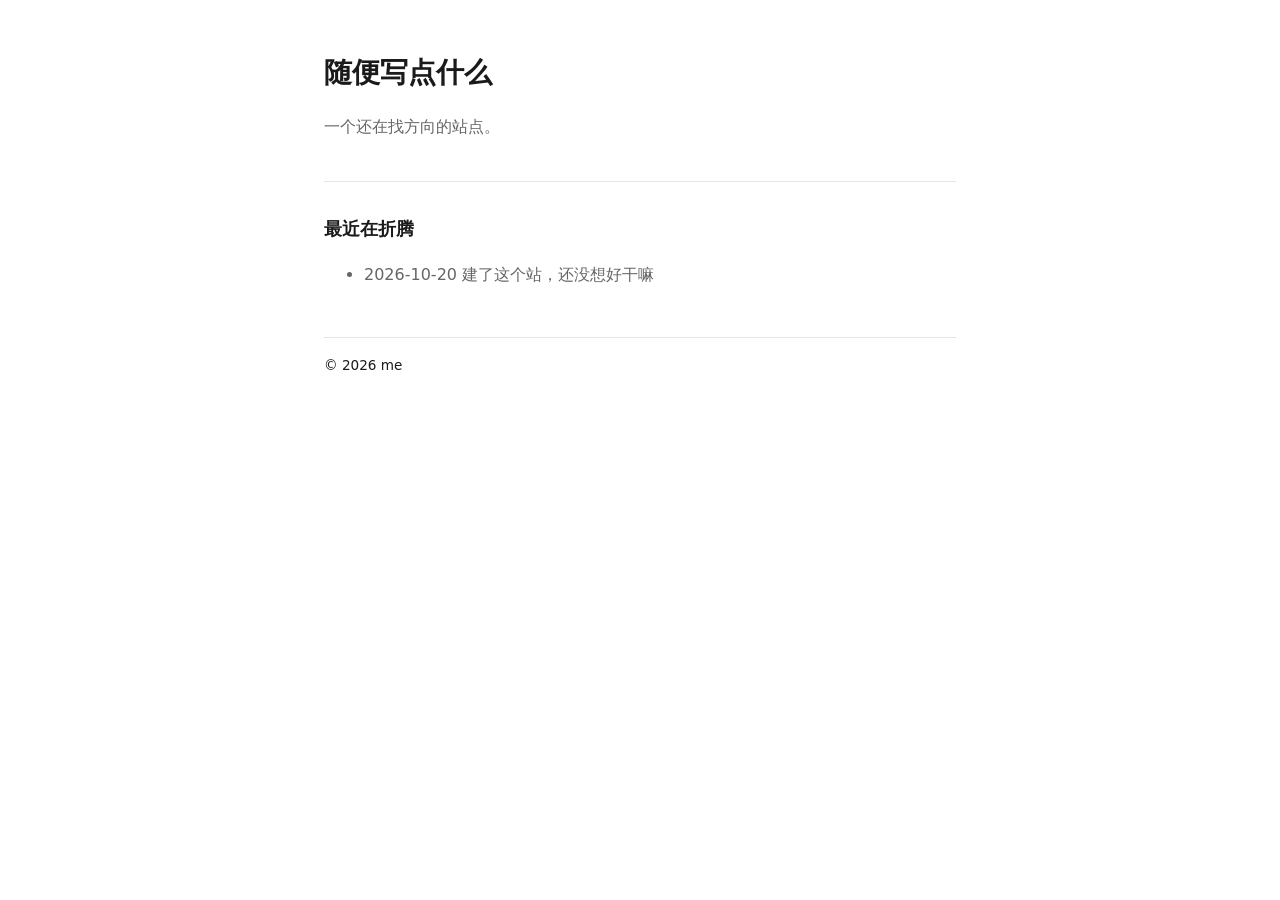
==== index.html @ d15b4179 "init: 最小站点" ====
<!DOCTYPE html>
<html lang="zh-CN">
<head>
  <meta charset="UTF-8">
  <meta name="viewport" content="width=device-width, initial-scale=1">
  <title>我的站</title>
  <link rel="stylesheet" href="style.css">
</head>
<body>
  <header>
    <h1>随便写点什么</h1>
    <p>一个还在找方向的站点。</p>
  </header>

  <main>
    <section>
      <h2>最近在折腾</h2>
      <ul>
        <li>2026-10-20 建了这个站，还没想好干嘛</li>
      </ul>
    </section>
  </main>

  <footer>© 2026 me</footer>
</body>
</html>
---- style.css ----
:root { --fg:#1a1a1a; --bg:#fff; --muted:#666; --line:#e5e5e5; }
@media (prefers-color-scheme: dark) {
  :root { --fg:#e8e8e8; --bg:#111; --muted:#999; --line:#2a2a2a; }
}

* { box-sizing: border-box; }

body {
  margin: 0 auto;
  padding: 3rem 1.25rem;
  max-width: 42rem;
  background: var(--bg);
  color: var(--fg);
  line-height: 1.75;
  font-family: -apple-system, "Segoe UI", "Microsoft YaHei", system-ui, sans-serif;
}

h1 { font-size: 1.75rem; margin: 0 0 .5rem; }
h2 { font-size: 1.1rem; margin: 0 0 .75rem; }
p, li { color: var(--muted); }
header { border-bottom: 1px solid var(--line); padding-bottom: 1.5rem; margin-bottom: 2rem; }
footer { border-top: 1px solid var(--line); padding-top: 1rem; margin-top: 3rem; font-size: .85rem; }
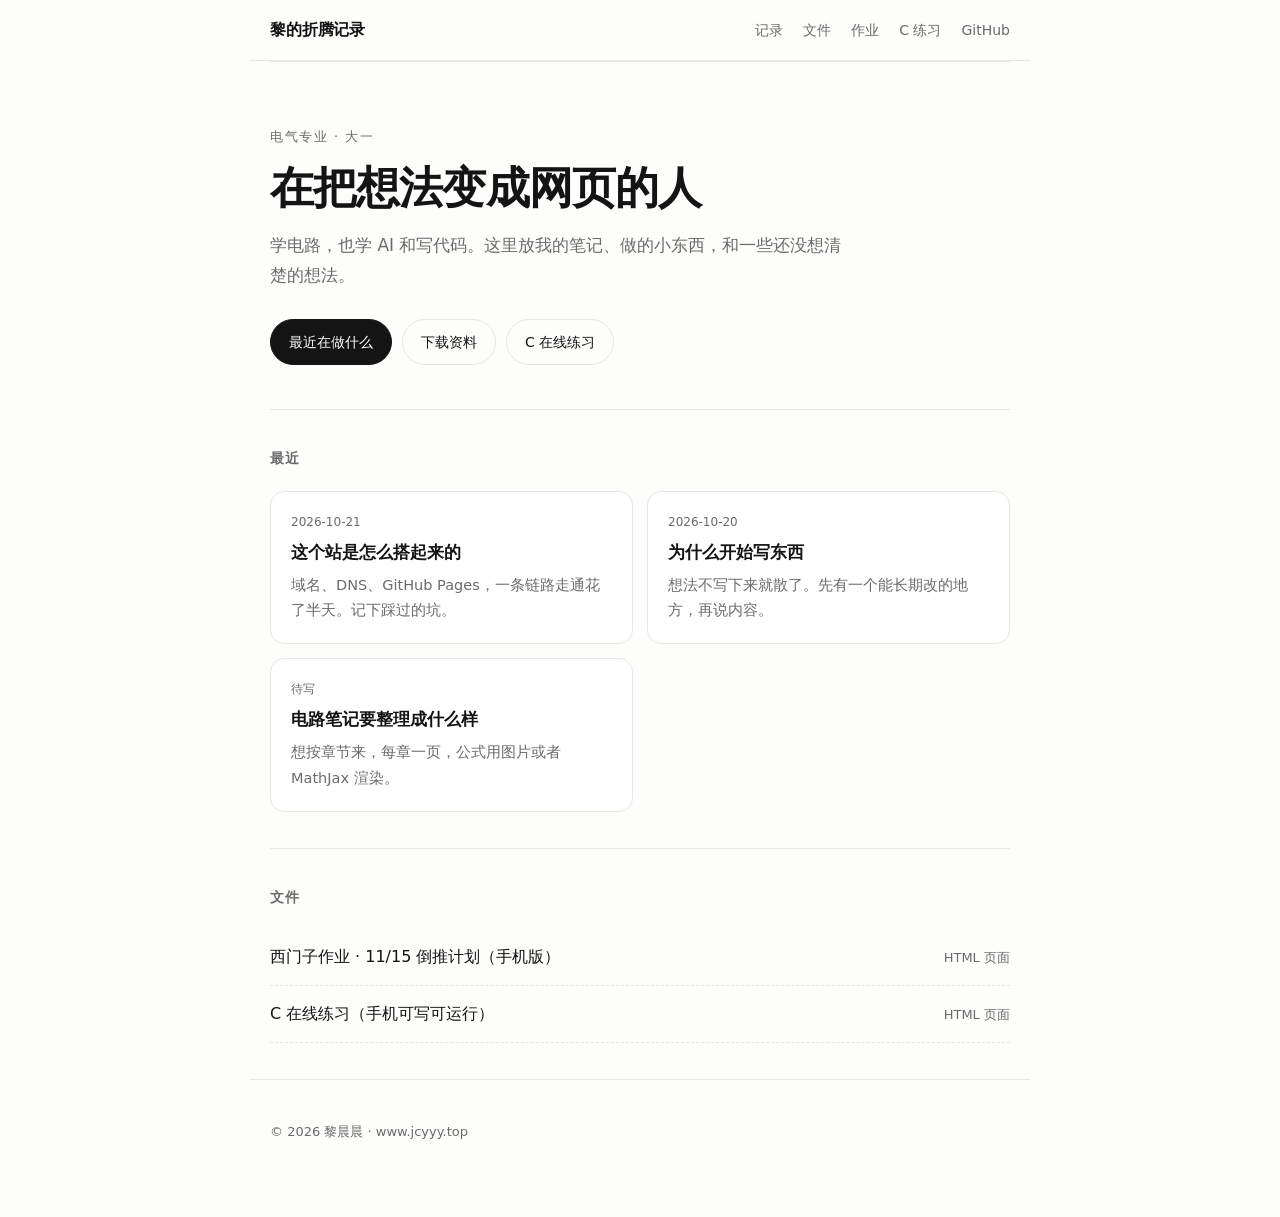
==== commit 8fc3890c: "add: C 在线练习页 + 首页入口" ====
--- a/index.html
+++ b/index.html
@@ -1,26 +1,78 @@
 <!DOCTYPE html>
 <html lang="zh-CN">
 <head>
-  <meta charset="UTF-8">
-  <meta name="viewport" content="width=device-width, initial-scale=1">
-  <title>我的站</title>
-  <link rel="stylesheet" href="style.css">
+<meta charset="UTF-8">
+<meta name="viewport" content="width=device-width, initial-scale=1">
+<title>黎的折腾记录</title>
+<meta name="description" content="电气专业，在学 AI 和做网站。这里放我的笔记、做的小东西，还有一些没想清楚的想法。">
+<link rel="stylesheet" href="style.css">
 </head>
 <body>
-  <header>
-    <h1>随便写点什么</h1>
-    <p>一个还在找方向的站点。</p>
-  </header>
 
-  <main>
-    <section>
-      <h2>最近在折腾</h2>
-      <ul>
-        <li>2026-10-20 建了这个站，还没想好干嘛</li>
-      </ul>
-    </section>
-  </main>
+<header class="site-header">
+  <a class="brand" href="/">黎的折腾记录</a>
+  <nav class="nav">
+    <a href="#notes">记录</a>
+    <a href="#files">文件</a>
+    <a href="hw.html">作业</a>
+    <a href="c.html">C 练习</a>
+    <a href="https://github.com/alislove-008" target="_blank" rel="noopener">GitHub</a>
+  </nav>
+</header>
 
-  <footer>© 2026 me</footer>
+<main>
+
+  <section class="hero">
+    <p class="eyebrow">电气专业 · 大一</p>
+    <h1>在把想法变成网页的人</h1>
+    <p class="lede">学电路，也学 AI 和写代码。这里放我的笔记、做的小东西，和一些还没想清楚的想法。</p>
+    <div class="actions">
+      <a class="btn btn-primary" href="#notes">最近在做什么</a>
+      <a class="btn" href="#files">下载资料</a>
+      <a class="btn" href="c.html">C 在线练习</a>
+    </div>
+  </section>
+
+  <section id="notes">
+    <h2>最近</h2>
+    <div class="cards">
+      <article class="card">
+        <p class="card-meta">2026-10-21</p>
+        <h3>这个站是怎么搭起来的</h3>
+        <p>域名、DNS、GitHub Pages，一条链路走通花了半天。记下踩过的坑。</p>
+      </article>
+      <article class="card">
+        <p class="card-meta">2026-10-20</p>
+        <h3>为什么开始写东西</h3>
+        <p>想法不写下来就散了。先有一个能长期改的地方，再说内容。</p>
+      </article>
+      <article class="card">
+        <p class="card-meta">待写</p>
+        <h3>电路笔记要整理成什么样</h3>
+        <p>想按章节来，每章一页，公式用图片或者 MathJax 渲染。</p>
+      </article>
+    </div>
+  </section>
+
+  <section id="files">
+    <h2>文件</h2>
+    <ul class="files">
+      <li>
+        <a href="hw.html">西门子作业 · 11/15 倒推计划（手机版）</a>
+        <span>HTML 页面</span>
+      </li>
+      <li>
+        <a href="c.html">C 在线练习（手机可写可运行）</a>
+        <span>HTML 页面</span>
+      </li>
+    </ul>
+  </section>
+
+</main>
+
+<footer class="site-footer">
+  <p>© 2026 黎晨晨 · <a href="https://www.jcyyy.top">www.jcyyy.top</a></p>
+</footer>
+
 </body>
-</html>+</html>
--- a/style.css
+++ b/style.css
@@ -1,22 +1,188 @@
-:root { --fg:#1a1a1a; --bg:#fff; --muted:#666; --line:#e5e5e5; }
+/* ===== 设计变量：改这里就能整体换风格 ===== */
+:root {
+  --bg: #fdfdfc;
+  --fg: #141414;
+  --muted: #6b6b6b;
+  --line: #e8e6e3;
+  --card: #ffffff;
+  --accent: #2f6df6;
+  --radius: 14px;
+  --maxw: 780px;
+}
+
 @media (prefers-color-scheme: dark) {
-  :root { --fg:#e8e8e8; --bg:#111; --muted:#999; --line:#2a2a2a; }
+  :root {
+    --bg: #0f1113;
+    --fg: #e9e9e9;
+    --muted: #9a9a9a;
+    --line: #242628;
+    --card: #16191b;
+    --accent: #7aa2ff;
+  }
 }
 
 * { box-sizing: border-box; }
+html { scroll-behavior: smooth; }
 
 body {
-  margin: 0 auto;
-  padding: 3rem 1.25rem;
-  max-width: 42rem;
+  margin: 0;
   background: var(--bg);
   color: var(--fg);
-  line-height: 1.75;
-  font-family: -apple-system, "Segoe UI", "Microsoft YaHei", system-ui, sans-serif;
+  font: 16px/1.75 -apple-system, "Segoe UI", "Microsoft YaHei", system-ui, sans-serif;
+  -webkit-font-smoothing: antialiased;
 }
 
-h1 { font-size: 1.75rem; margin: 0 0 .5rem; }
-h2 { font-size: 1.1rem; margin: 0 0 .75rem; }
-p, li { color: var(--muted); }
-header { border-bottom: 1px solid var(--line); padding-bottom: 1.5rem; margin-bottom: 2rem; }
-footer { border-top: 1px solid var(--line); padding-top: 1rem; margin-top: 3rem; font-size: .85rem; }+a { color: inherit; text-decoration: none; }
+
+/* ===== 顶栏：吸顶 + 细分割线 ===== */
+.site-header {
+  position: sticky;
+  top: 0;
+  z-index: 10;
+  display: flex;
+  justify-content: space-between;
+  align-items: center;
+  gap: 16px;
+  max-width: var(--maxw);
+  margin: 0 auto;
+  padding: 16px 20px;
+  background: var(--bg);
+  border-bottom: 1px solid var(--line);
+}
+
+.brand { font-weight: 650; letter-spacing: -.01em; }
+
+.nav { display: flex; gap: 20px; font-size: 14px; color: var(--muted); }
+.nav a { transition: color .15s; }
+.nav a:hover { color: var(--fg); }
+
+main { max-width: var(--maxw); margin: 0 auto; padding: 0 20px; }
+
+/* ===== 首屏：一个主标题 + 一句人话 ===== */
+.hero { padding: 64px 0 44px; }
+
+.eyebrow {
+  margin: 0 0 14px;
+  font-size: 13px;
+  letter-spacing: .12em;
+  text-transform: uppercase;
+  color: var(--muted);
+}
+
+.hero h1 {
+  margin: 0 0 18px;
+  font-size: clamp(28px, 6vw, 44px);
+  line-height: 1.15;
+  letter-spacing: -.02em;
+}
+
+.lede {
+  margin: 0 0 28px;
+  max-width: 34em;
+  font-size: 17px;
+  color: var(--muted);
+}
+
+.actions { display: flex; gap: 10px; flex-wrap: wrap; }
+
+.btn {
+  display: inline-block;
+  padding: 10px 18px;
+  border: 1px solid var(--line);
+  border-radius: 999px;
+  font-size: 14px;
+  transition: transform .15s, border-color .15s, opacity .15s;
+}
+
+.btn:hover { border-color: var(--fg); transform: translateY(-1px); }
+
+.btn-primary {
+  background: var(--fg);
+  color: var(--bg);
+  border-color: var(--fg);
+}
+
+.btn-primary:hover { opacity: .86; }
+
+/* ===== 区块：靠分割线分区，不画边框盒子 ===== */
+section { padding: 36px 0; border-top: 1px solid var(--line); }
+
+h2 {
+  margin: 0 0 20px;
+  font-size: 14px;
+  letter-spacing: .1em;
+  text-transform: uppercase;
+  color: var(--muted);
+}
+
+/* ===== 卡片：自动栅格，窄屏自动变一列 ===== */
+.cards {
+  display: grid;
+  grid-template-columns: repeat(auto-fit, minmax(240px, 1fr));
+  gap: 14px;
+}
+
+.card {
+  background: var(--card);
+  border: 1px solid var(--line);
+  border-radius: var(--radius);
+  padding: 20px;
+  transition: transform .18s, border-color .18s, box-shadow .18s;
+}
+
+.card:hover {
+  transform: translateY(-2px);
+  border-color: var(--accent);
+  box-shadow: 0 6px 24px rgba(0, 0, 0, .06);
+}
+
+.card-meta {
+  margin: 0 0 8px;
+  font-size: 12px;
+  color: var(--muted);
+  font-variant-numeric: tabular-nums;
+}
+
+.card h3 { margin: 0 0 8px; font-size: 17px; line-height: 1.4; }
+
+.card p:last-child {
+  margin: 0;
+  font-size: 14.5px;
+  color: var(--muted);
+}
+
+/* ===== 文件列表：虚线分隔，右侧标体积 ===== */
+.files { list-style: none; margin: 0; padding: 0; }
+
+.files li {
+  display: flex;
+  justify-content: space-between;
+  align-items: baseline;
+  gap: 16px;
+  padding: 14px 0;
+  border-bottom: 1px dashed var(--line);
+}
+
+.files a { transition: color .15s; }
+.files a:hover { color: var(--accent); }
+
+.files span { font-size: 13px; color: var(--muted); white-space: nowrap; }
+
+/* ===== 页脚 ===== */
+.site-footer {
+  max-width: var(--maxw);
+  margin: 0 auto;
+  padding: 28px 20px 60px;
+  font-size: 13px;
+  color: var(--muted);
+  border-top: 1px solid var(--line);
+}
+
+.site-footer a:hover { color: var(--fg); }
+
+/* ===== 手机 ===== */
+@media (max-width: 520px) {
+  .hero { padding: 44px 0 30px; }
+  .nav { gap: 14px; }
+  .lede { font-size: 16px; }
+}
